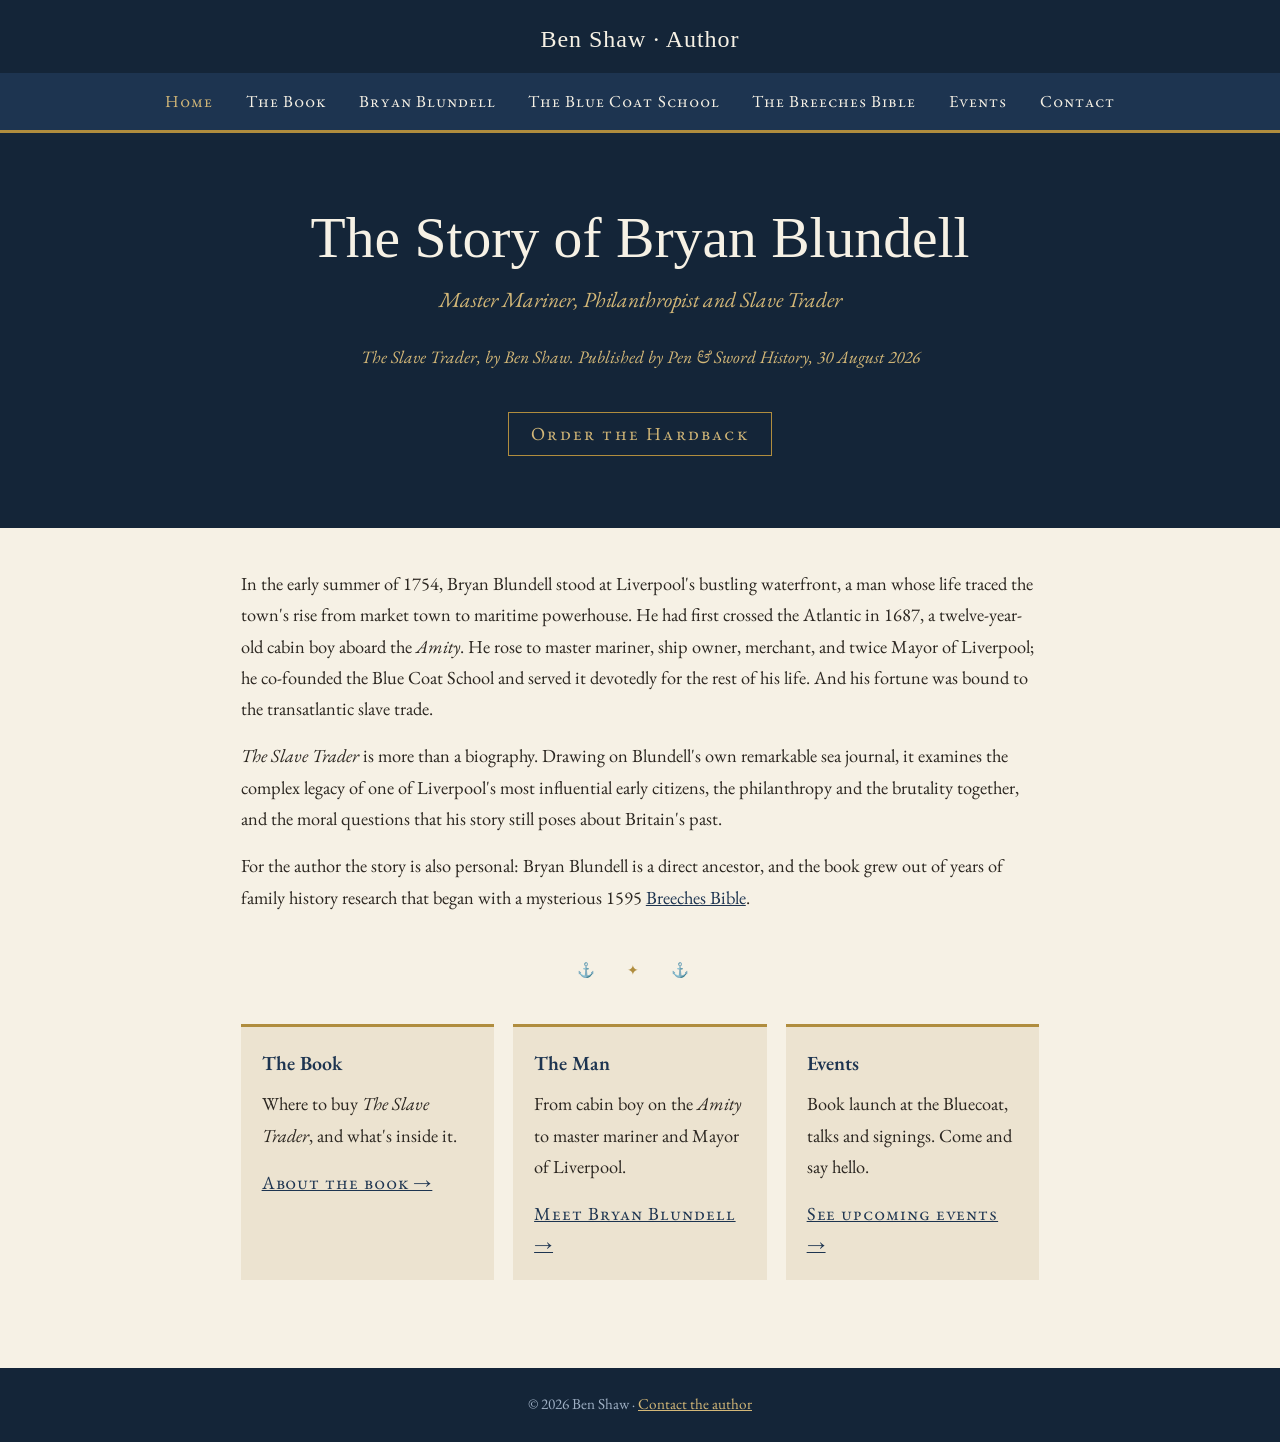
==== index.html @ 3a25e57f "Add files via upload" ====
<!DOCTYPE html>
<html lang="en">
<head>
<meta charset="UTF-8">
<meta name="viewport" content="width=device-width, initial-scale=1.0">
<title>Ben Shaw, Author | The Story of Bryan Blundell</title>
<meta name="description" content="Ben Shaw, author of The Slave Trader: The Story of Bryan Blundell, Master Mariner, Philanthropist and Slave Trader. Published by Pen &amp; Sword History, 30 August 2026.">
<link rel="stylesheet" href="style.css">
</head>
<body>
<header>
  <div class="site-title"><a href="index.html">Ben Shaw · Author</a></div>
</header>
<nav>
  <a href="index.html" class="current">Home</a>
  <a href="the-slave-trader.html">The Book</a>
  <a href="bryan-blundell.html">Bryan Blundell</a>
  <a href="blue-coat.html">The Blue Coat School</a>
  <a href="breeches-bible.html">The Breeches Bible</a>
  <a href="events.html">Events</a>
  <a href="contact.html">Contact</a>
</nav>

<div class="hero">
  <h1>The Story of Bryan Blundell</h1>
  <p class="subtitle">Master Mariner, Philanthropist and Slave Trader</p>
  <p class="subtitle" style="font-size:1.1rem;"><em>The Slave Trader</em>, by Ben Shaw. Published by Pen &amp; Sword History, 30 August 2026</p>
  <a class="coming-soon" href="https://www.pen-and-sword.co.uk/The-Slave-Trader-Hardback/p/62162" style="text-decoration:none;">Order the Hardback</a>
</div>

<main>
  <p>In the early summer of 1754, Bryan Blundell stood at Liverpool's bustling waterfront, a man whose life traced the town's rise from market town to maritime powerhouse. He had first crossed the Atlantic in 1687, a twelve-year-old cabin boy aboard the <em>Amity</em>. He rose to master mariner, ship owner, merchant, and twice Mayor of Liverpool; he co-founded the Blue Coat School and served it devotedly for the rest of his life. And his fortune was bound to the transatlantic slave trade.</p>

  <p><em>The Slave Trader</em> is more than a biography. Drawing on Blundell's own remarkable sea journal, it examines the complex legacy of one of Liverpool's most influential early citizens, the philanthropy and the brutality together, and the moral questions that his story still poses about Britain's past.</p>

  <p>For the author the story is also personal: Bryan Blundell is a direct ancestor, and the book grew out of years of family history research that began with a mysterious 1595 <a href="breeches-bible.html">Breeches Bible</a>.</p>

  <hr class="flourish">

  <div class="features">
    <div class="feature">
      <h3>The Book</h3>
      <p>Where to buy <em>The Slave Trader</em>, and what's inside it.</p>
      <a href="the-slave-trader.html">About the book →</a>
    </div>
    <div class="feature">
      <h3>The Man</h3>
      <p>From cabin boy on the <em>Amity</em> to master mariner and Mayor of Liverpool.</p>
      <a href="bryan-blundell.html">Meet Bryan Blundell →</a>
    </div>
    <div class="feature">
      <h3>Events</h3>
      <p>Book launch at the Bluecoat, talks and signings. Come and say hello.</p>
      <a href="events.html">See upcoming events →</a>
    </div>
  </div>
</main>

<footer>
  <p>© 2026 Ben Shaw · <a href="contact.html">Contact the author</a></p>
</footer>
</body>
</html>
---- style.css ----
/* Mr Bulkeley and the Privateer — site styles */
@import url('https://fonts.googleapis.com/css2?family=EB+Garamond:ital,wght@0,400;0,500;0,600;1,400&family=IM+Fell+English:ital@0;1&display=swap');

:root {
  --ink: #2b2620;
  --parchment: #f6f1e5;
  --parchment-dark: #ece3d0;
  --navy: #1d3450;
  --navy-deep: #142538;
  --gold: #b08d3e;
  --gold-light: #d4b878;
  --rule: #c9bda3;
}

* { margin: 0; padding: 0; box-sizing: border-box; }

body {
  font-family: 'EB Garamond', Georgia, serif;
  background: var(--parchment);
  color: var(--ink);
  font-size: 1.15rem;
  line-height: 1.7;
}

/* Header & navigation */
header {
  background: var(--navy-deep);
  color: var(--parchment);
  text-align: center;
  padding: 1.2rem 1rem 0.8rem;
}
header .site-title {
  font-family: 'IM Fell English', serif;
  font-size: 1.5rem;
  letter-spacing: 0.04em;
}
header .site-title a { color: var(--parchment); text-decoration: none; }
nav {
  background: var(--navy);
  text-align: center;
  padding: 0.5rem 0;
  border-bottom: 3px solid var(--gold);
}
nav a {
  color: var(--parchment);
  text-decoration: none;
  padding: 0.4rem 0.9rem;
  display: inline-block;
  font-variant: small-caps;
  letter-spacing: 0.06em;
  font-size: 1.05rem;
}
nav a:hover, nav a.current { color: var(--gold-light); }

/* Hero (home page) */
.hero {
  background: linear-gradient(rgba(20,37,56,0.85), rgba(20,37,56,0.92)),
    var(--navy-deep);
  color: var(--parchment);
  text-align: center;
  padding: 4.5rem 1.5rem;
}
.hero h1 {
  font-family: 'IM Fell English', serif;
  font-size: clamp(2.2rem, 6vw, 3.6rem);
  font-weight: 400;
  line-height: 1.15;
  margin-bottom: 0.6rem;
}
.hero .subtitle {
  font-style: italic;
  font-size: 1.35rem;
  color: var(--gold-light);
  max-width: 40em;
  margin: 0 auto 1.5rem;
}
.hero .coming-soon {
  display: inline-block;
  border: 1px solid var(--gold);
  color: var(--gold-light);
  padding: 0.35rem 1.4rem;
  font-variant: small-caps;
  letter-spacing: 0.12em;
  margin-top: 1rem;
}

/* Main content */
main {
  max-width: 46em;
  margin: 0 auto;
  padding: 2.5rem 1.5rem 3.5rem;
}
h2 {
  font-family: 'IM Fell English', serif;
  font-weight: 400;
  font-size: 1.9rem;
  color: var(--navy);
  margin: 2rem 0 0.8rem;
}
h3 {
  font-weight: 600;
  font-size: 1.25rem;
  color: var(--navy);
  margin: 1.6rem 0 0.5rem;
}
main p { margin-bottom: 1rem; }
main a { color: var(--navy); }

blockquote {
  border-left: 3px solid var(--gold);
  background: var(--parchment-dark);
  padding: 1rem 1.4rem;
  margin: 1.5rem 0;
  font-style: italic;
}
blockquote cite { display: block; font-style: normal; font-size: 0.95rem; margin-top: 0.5rem; color: #6b5f49; }

hr.flourish {
  border: none;
  text-align: center;
  margin: 2.5rem auto;
}
hr.flourish::after {
  content: "⚓ ✦ ⚓";
  color: var(--gold);
  letter-spacing: 1em;
  font-size: 0.9rem;
}

/* Character cards */
.cast-entry {
  background: var(--parchment-dark);
  border: 1px solid var(--rule);
  border-radius: 4px;
  padding: 1rem 1.3rem;
  margin-bottom: 1rem;
}
.cast-entry .name { font-weight: 600; color: var(--navy); font-size: 1.2rem; }
.cast-entry .role { font-style: italic; color: #6b5f49; }
.cast-entry .view { margin-top: 0.4rem; }
.cast-entry .view::before { content: "Mr Bulkeley's view: "; font-variant: small-caps; color: var(--gold); font-style: normal; }

/* Two-column feature blocks (home) */
.features {
  display: grid;
  grid-template-columns: repeat(auto-fit, minmax(240px, 1fr));
  gap: 1.2rem;
  margin: 2rem 0;
}
.feature {
  background: var(--parchment-dark);
  border-top: 3px solid var(--gold);
  padding: 1.2rem 1.3rem;
}
.feature h3 { margin-top: 0; }
.feature a { font-variant: small-caps; letter-spacing: 0.05em; }

/* Book display */
.book-block {
  display: flex;
  gap: 2rem;
  align-items: flex-start;
  flex-wrap: wrap;
  margin: 2rem 0;
}
.book-block img {
  width: 240px;
  max-width: 100%;
  border: 1px solid var(--rule);
  box-shadow: 0 4px 14px rgba(43,38,32,0.25);
}
.book-block .book-text { flex: 1; min-width: 260px; }
.buy-button {
  display: inline-block;
  background: var(--navy);
  color: var(--parchment);
  text-decoration: none;
  padding: 0.6rem 1.6rem;
  font-variant: small-caps;
  letter-spacing: 0.08em;
  font-size: 1.1rem;
  border: 1px solid var(--gold);
  margin-top: 0.8rem;
}
.buy-button:hover { background: var(--navy-deep); color: var(--gold-light); }
.book-details {
  font-size: 1rem;
  color: #6b5f49;
  margin-top: 1rem;
}

/* Events */
.event {
  background: var(--parchment-dark);
  border-left: 3px solid var(--gold);
  padding: 1.1rem 1.4rem;
  margin-bottom: 1.2rem;
}
.event .event-date {
  font-variant: small-caps;
  letter-spacing: 0.06em;
  color: var(--gold);
  font-weight: 600;
}
.event .event-venue { font-weight: 600; color: var(--navy); font-size: 1.2rem; }
.event p { margin: 0.4rem 0 0; }

/* Footer */
footer {
  background: var(--navy-deep);
  color: #9fb0c4;
  text-align: center;
  padding: 1.5rem 1rem;
  font-size: 0.95rem;
}
footer a { color: var(--gold-light); }
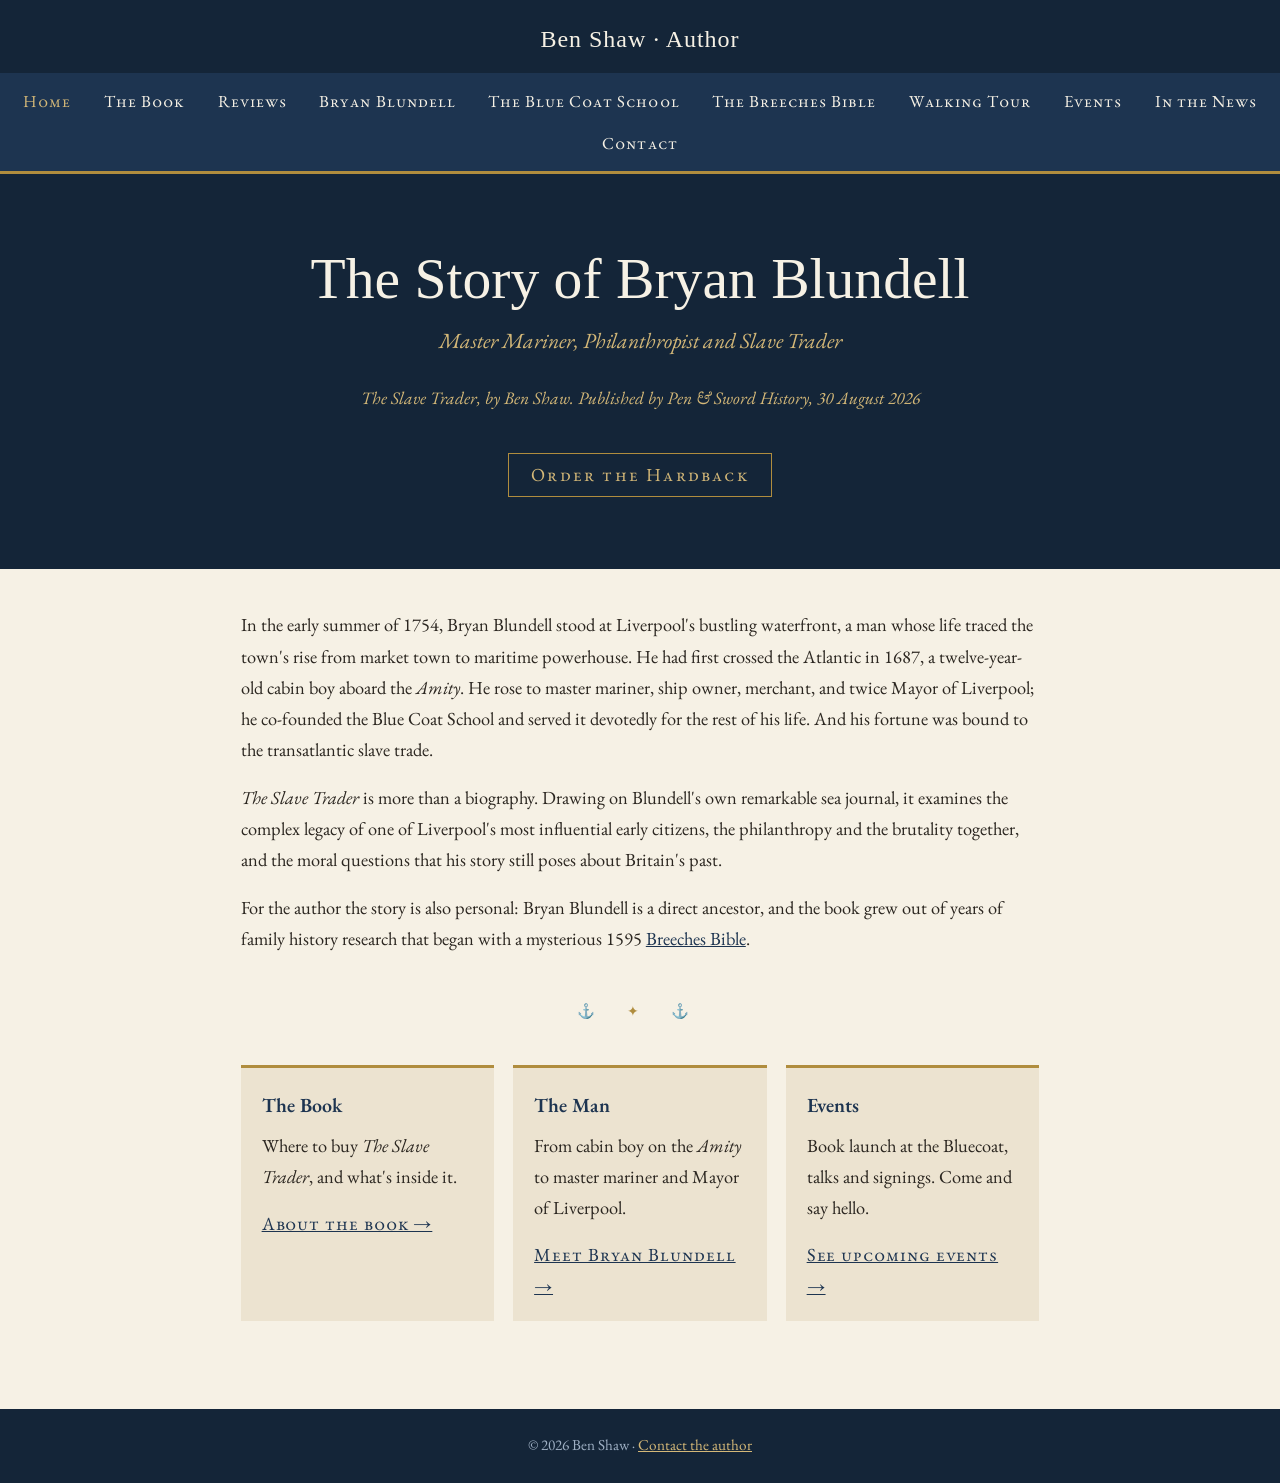
==== commit 41904c4d: "Add new navigation links for reviews and walking tour" ====
--- a/index.html
+++ b/index.html
@@ -14,10 +14,13 @@
 <nav>
   <a href="index.html" class="current">Home</a>
   <a href="the-slave-trader.html">The Book</a>
+  <a href="reviews.html">Reviews</a>
   <a href="bryan-blundell.html">Bryan Blundell</a>
   <a href="blue-coat.html">The Blue Coat School</a>
   <a href="breeches-bible.html">The Breeches Bible</a>
+  <a href="walking-tour.html">Walking Tour</a>
   <a href="events.html">Events</a>
+  <a href="in-the-news.html">In the News</a>
   <a href="contact.html">Contact</a>
 </nav>
 
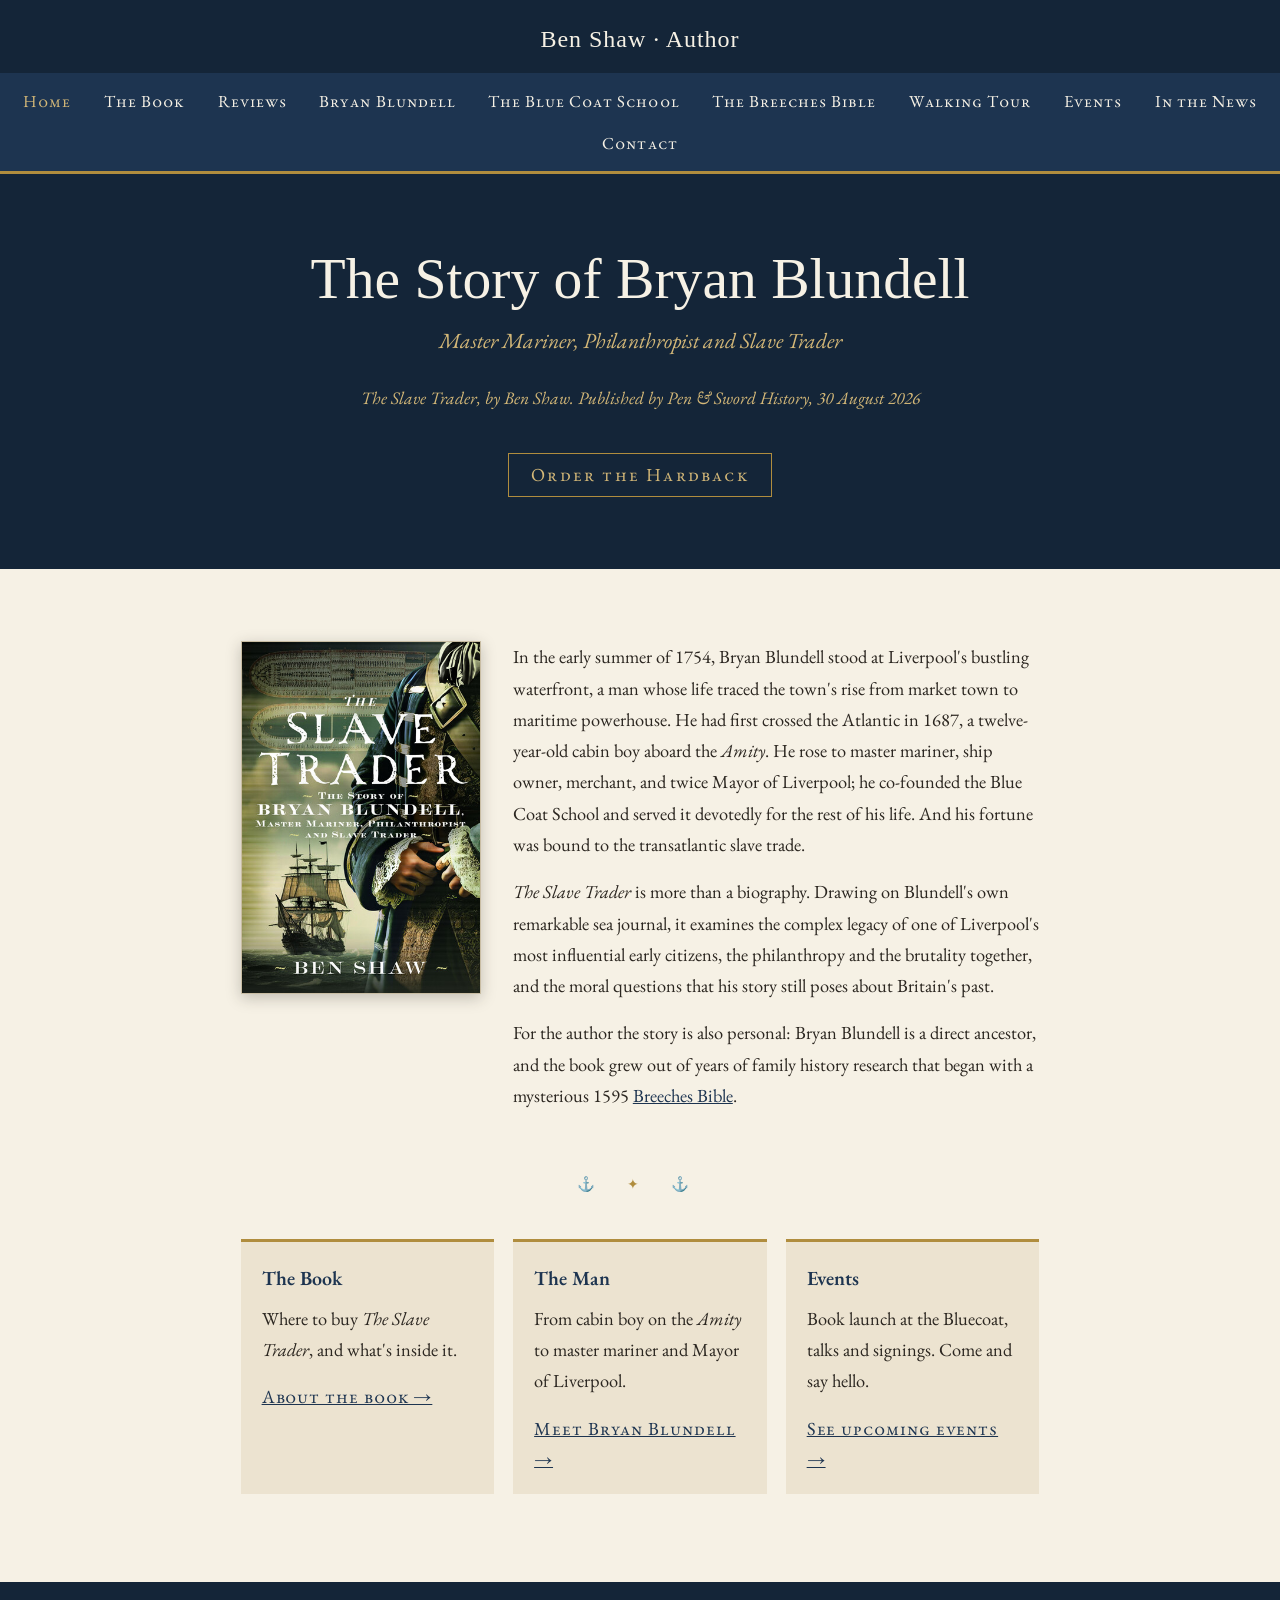
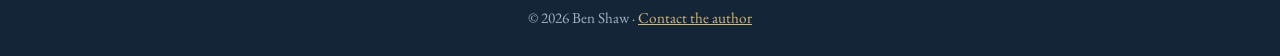
==== commit 263efaa4: "Add book cover to the home page" ====
--- a/index.html
+++ b/index.html
@@ -32,11 +32,14 @@
 </div>
 
 <main>
-  <p>In the early summer of 1754, Bryan Blundell stood at Liverpool's bustling waterfront, a man whose life traced the town's rise from market town to maritime powerhouse. He had first crossed the Atlantic in 1687, a twelve-year-old cabin boy aboard the <em>Amity</em>. He rose to master mariner, ship owner, merchant, and twice Mayor of Liverpool; he co-founded the Blue Coat School and served it devotedly for the rest of his life. And his fortune was bound to the transatlantic slave trade.</p>
-
-  <p><em>The Slave Trader</em> is more than a biography. Drawing on Blundell's own remarkable sea journal, it examines the complex legacy of one of Liverpool's most influential early citizens, the philanthropy and the brutality together, and the moral questions that his story still poses about Britain's past.</p>
-
-  <p>For the author the story is also personal: Bryan Blundell is a direct ancestor, and the book grew out of years of family history research that began with a mysterious 1595 <a href="breeches-bible.html">Breeches Bible</a>.</p>
+  <div class="book-block">
+    <img src="images/the-slave-trader-cover.png" alt="Cover of The Slave Trader by Ben Shaw">
+    <div class="book-text">
+      <p>In the early summer of 1754, Bryan Blundell stood at Liverpool's bustling waterfront, a man whose life traced the town's rise from market town to maritime powerhouse. He had first crossed the Atlantic in 1687, a twelve-year-old cabin boy aboard the <em>Amity</em>. He rose to master mariner, ship owner, merchant, and twice Mayor of Liverpool; he co-founded the Blue Coat School and served it devotedly for the rest of his life. And his fortune was bound to the transatlantic slave trade.</p>
+      <p><em>The Slave Trader</em> is more than a biography. Drawing on Blundell's own remarkable sea journal, it examines the complex legacy of one of Liverpool's most influential early citizens, the philanthropy and the brutality together, and the moral questions that his story still poses about Britain's past.</p>
+      <p>For the author the story is also personal: Bryan Blundell is a direct ancestor, and the book grew out of years of family history research that began with a mysterious 1595 <a href="breeches-bible.html">Breeches Bible</a>.</p>
+    </div>
+  </div>
 
   <hr class="flourish">
 
--- a/style.css
+++ b/style.css
@@ -214,3 +214,26 @@
   font-size: 0.95rem;
 }
 footer a { color: var(--gold-light); }
+
+/* Image rows (figures with captions) */
+.image-row {
+  display: flex;
+  flex-wrap: wrap;
+  gap: 1.5rem;
+  margin: 2rem 0;
+}
+.image-row figure {
+  flex: 1 1 240px;
+  margin: 0;
+}
+.image-row img {
+  width: 100%;
+  height: auto;
+  border: 1px solid var(--rule);
+  box-shadow: 0 4px 14px rgba(43,38,32,0.25);
+}
+.image-row figcaption {
+  font-size: 0.9rem;
+  color: #6b5f49;
+  margin-top: 0.5rem;
+}
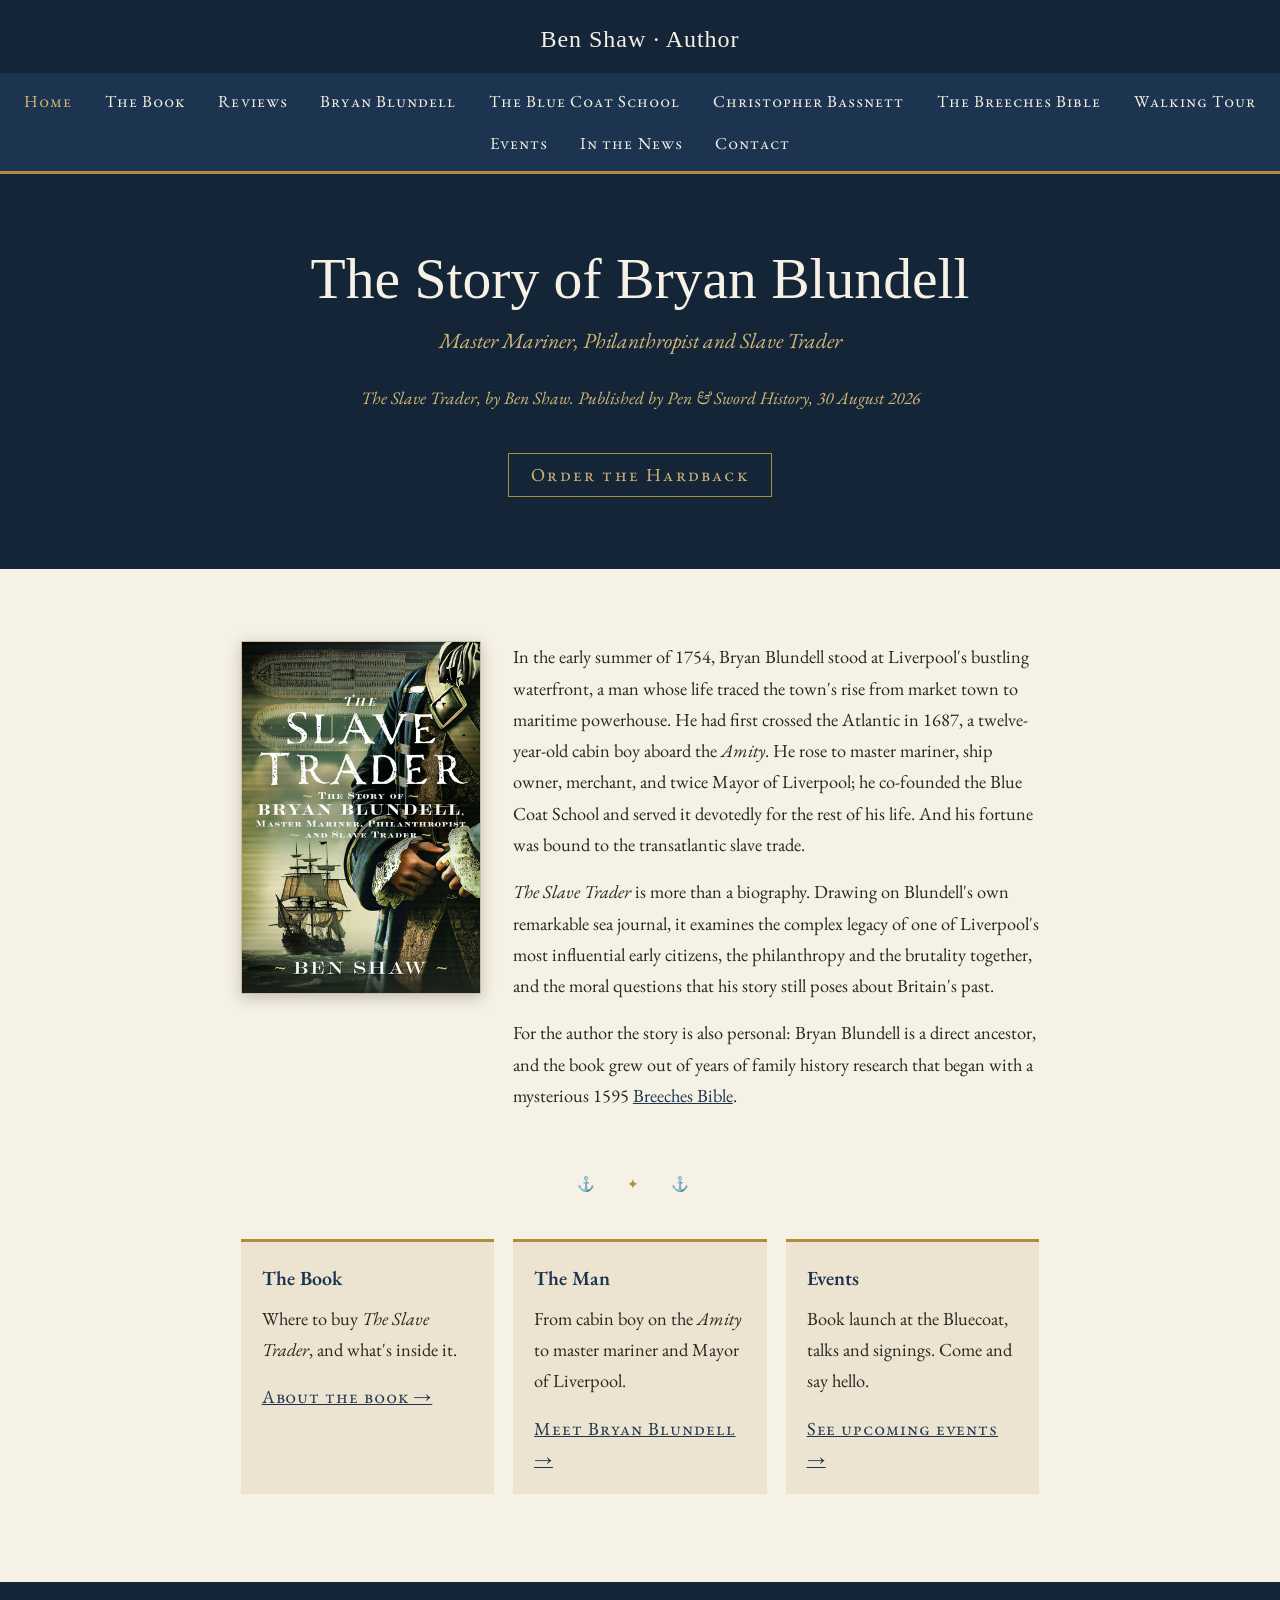
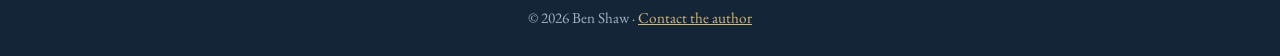
==== commit b9193a60: "Add Christopher Bassnett page and menu link" ====
--- a/index.html
+++ b/index.html
@@ -17,6 +17,7 @@
   <a href="reviews.html">Reviews</a>
   <a href="bryan-blundell.html">Bryan Blundell</a>
   <a href="blue-coat.html">The Blue Coat School</a>
+  <a href="christopher-bassnett.html">Christopher Bassnett</a>
   <a href="breeches-bible.html">The Breeches Bible</a>
   <a href="walking-tour.html">Walking Tour</a>
   <a href="events.html">Events</a>
@@ -65,5 +66,5 @@
 <footer>
   <p>© 2026 Ben Shaw · <a href="contact.html">Contact the author</a></p>
 </footer>
-</body>
+<!-- Cloudflare Web Analytics --><script type='module' src='https://static.cloudflareinsights.com/beacon.min.js' data-cf-beacon='{"token": "50ad4c76dd9146de8ef9f88a80dfe9ea"}'></script><!-- End Cloudflare Web Analytics --></body>
 </html>
--- a/style.css
+++ b/style.css
@@ -204,6 +204,11 @@
 }
 .event .event-venue { font-weight: 600; color: var(--navy); font-size: 1.2rem; }
 .event p { margin: 0.4rem 0 0; }
+.event audio.interview {
+  display: block;
+  width: 100%;
+  margin-top: 0.9rem;
+}
 
 /* Footer */
 footer {
@@ -237,3 +242,54 @@
   color: #6b5f49;
   margin-top: 0.5rem;
 }
+
+/* Single portrait figure with credit */
+.portrait {
+  float: right;
+  max-width: 300px;
+  margin: 0.5rem 0 1.5rem 2rem;
+}
+.portrait img {
+  width: 100%;
+  height: auto;
+  border: 1px solid var(--rule);
+  box-shadow: 0 4px 14px rgba(43,38,32,0.25);
+}
+.portrait figcaption {
+  font-size: 0.9rem;
+  color: #6b5f49;
+  margin-top: 0.5rem;
+}
+@media (max-width: 700px) {
+  .portrait {
+    float: none;
+    max-width: 100%;
+    margin: 1.5rem 0;
+  }
+}
+
+/* Download button rows */
+.downloads {
+  display: flex;
+  flex-wrap: wrap;
+  gap: 1rem;
+  margin-top: 1rem;
+}
+
+/* Single wide plate image, centred */
+.plate {
+  max-width: 640px;
+  margin: 2rem auto;
+}
+.plate img {
+  width: 100%;
+  height: auto;
+  border: 1px solid var(--rule);
+  box-shadow: 0 4px 14px rgba(43,38,32,0.25);
+}
+.plate figcaption {
+  font-size: 0.9rem;
+  color: #6b5f49;
+  margin-top: 0.5rem;
+  text-align: center;
+}
